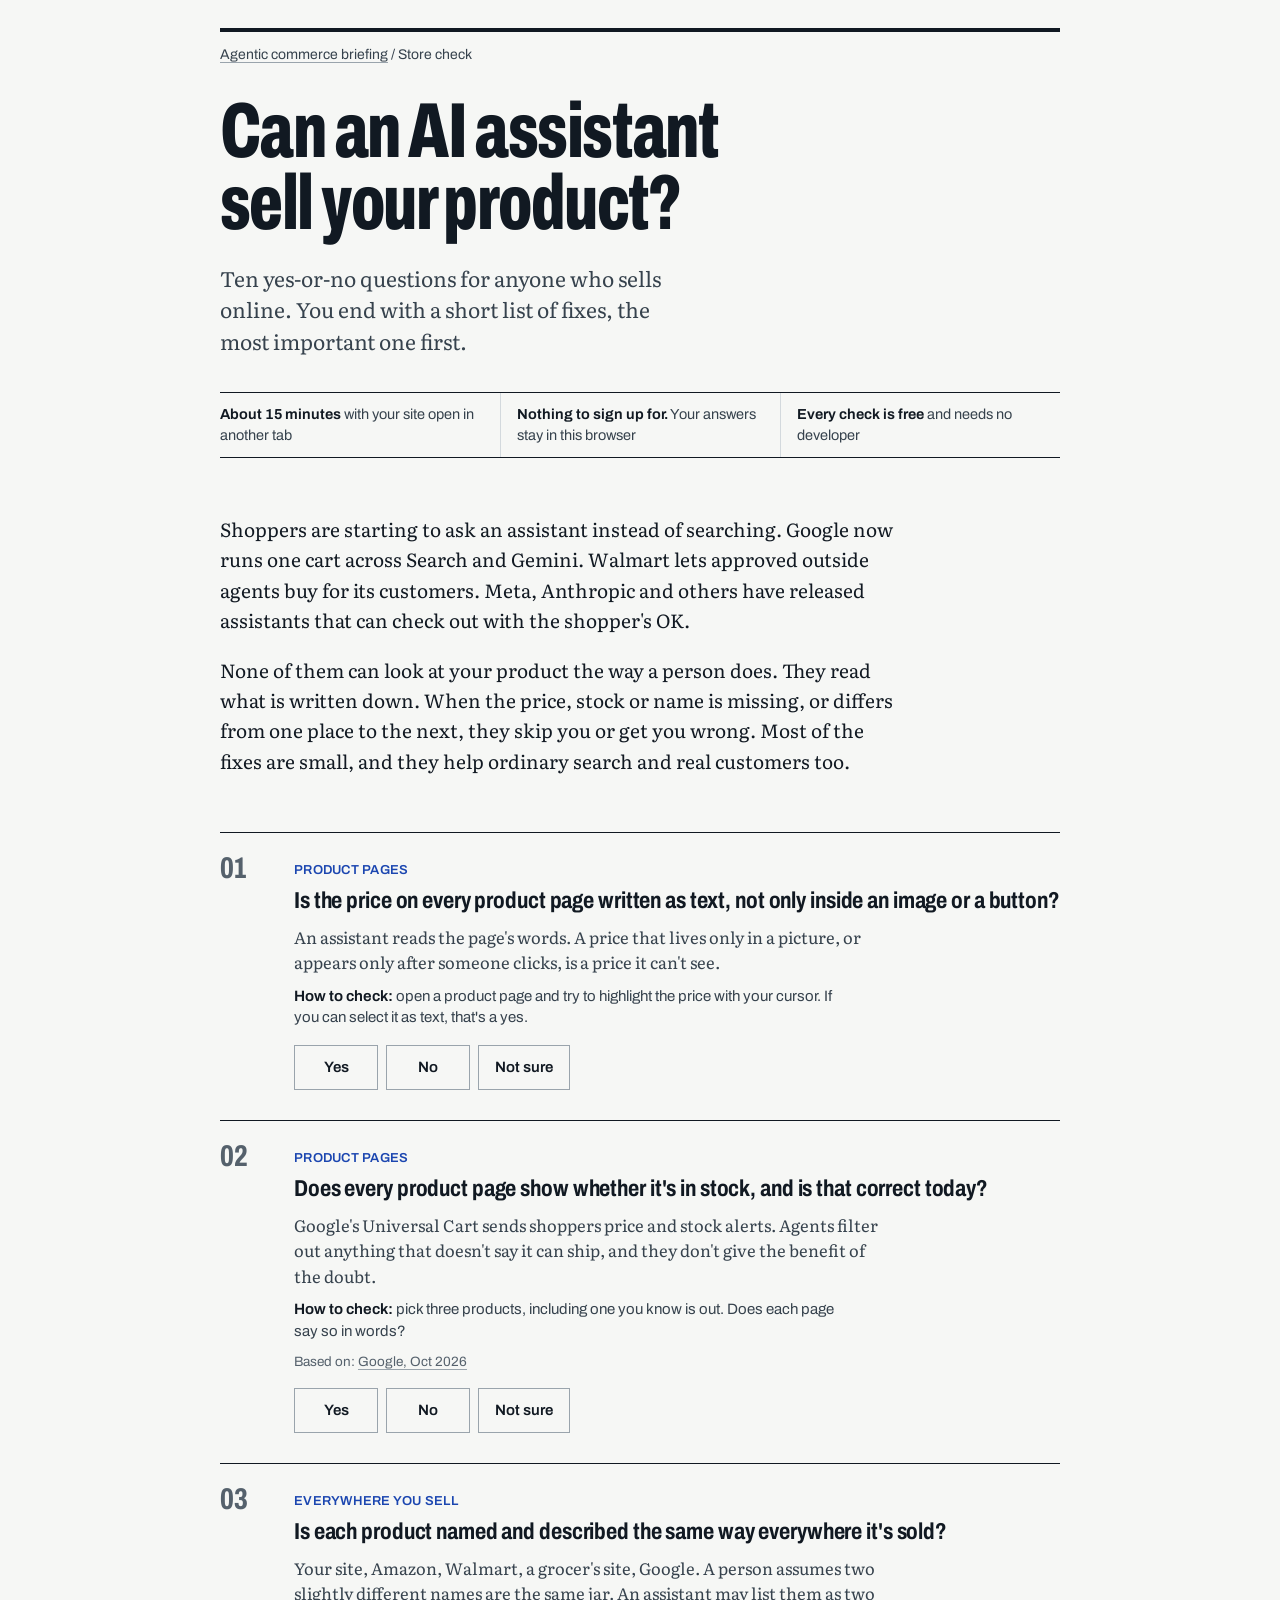
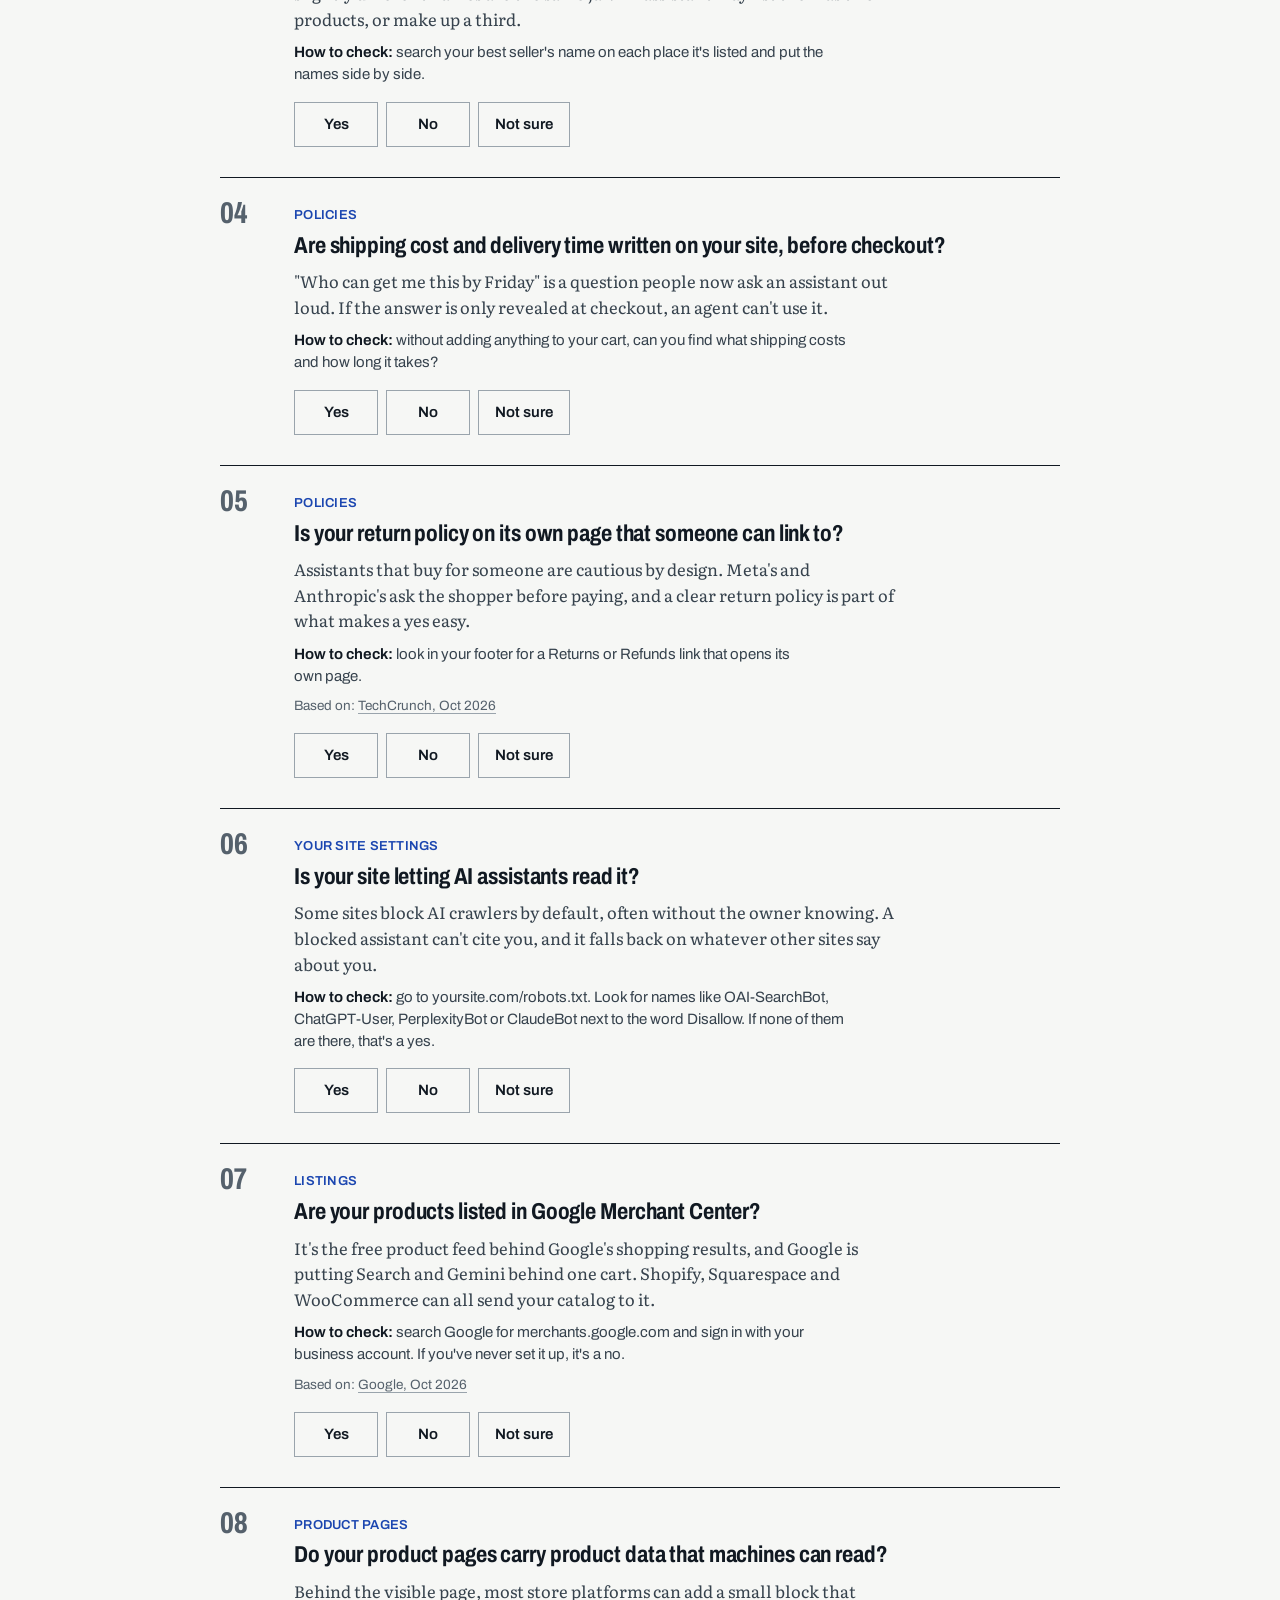
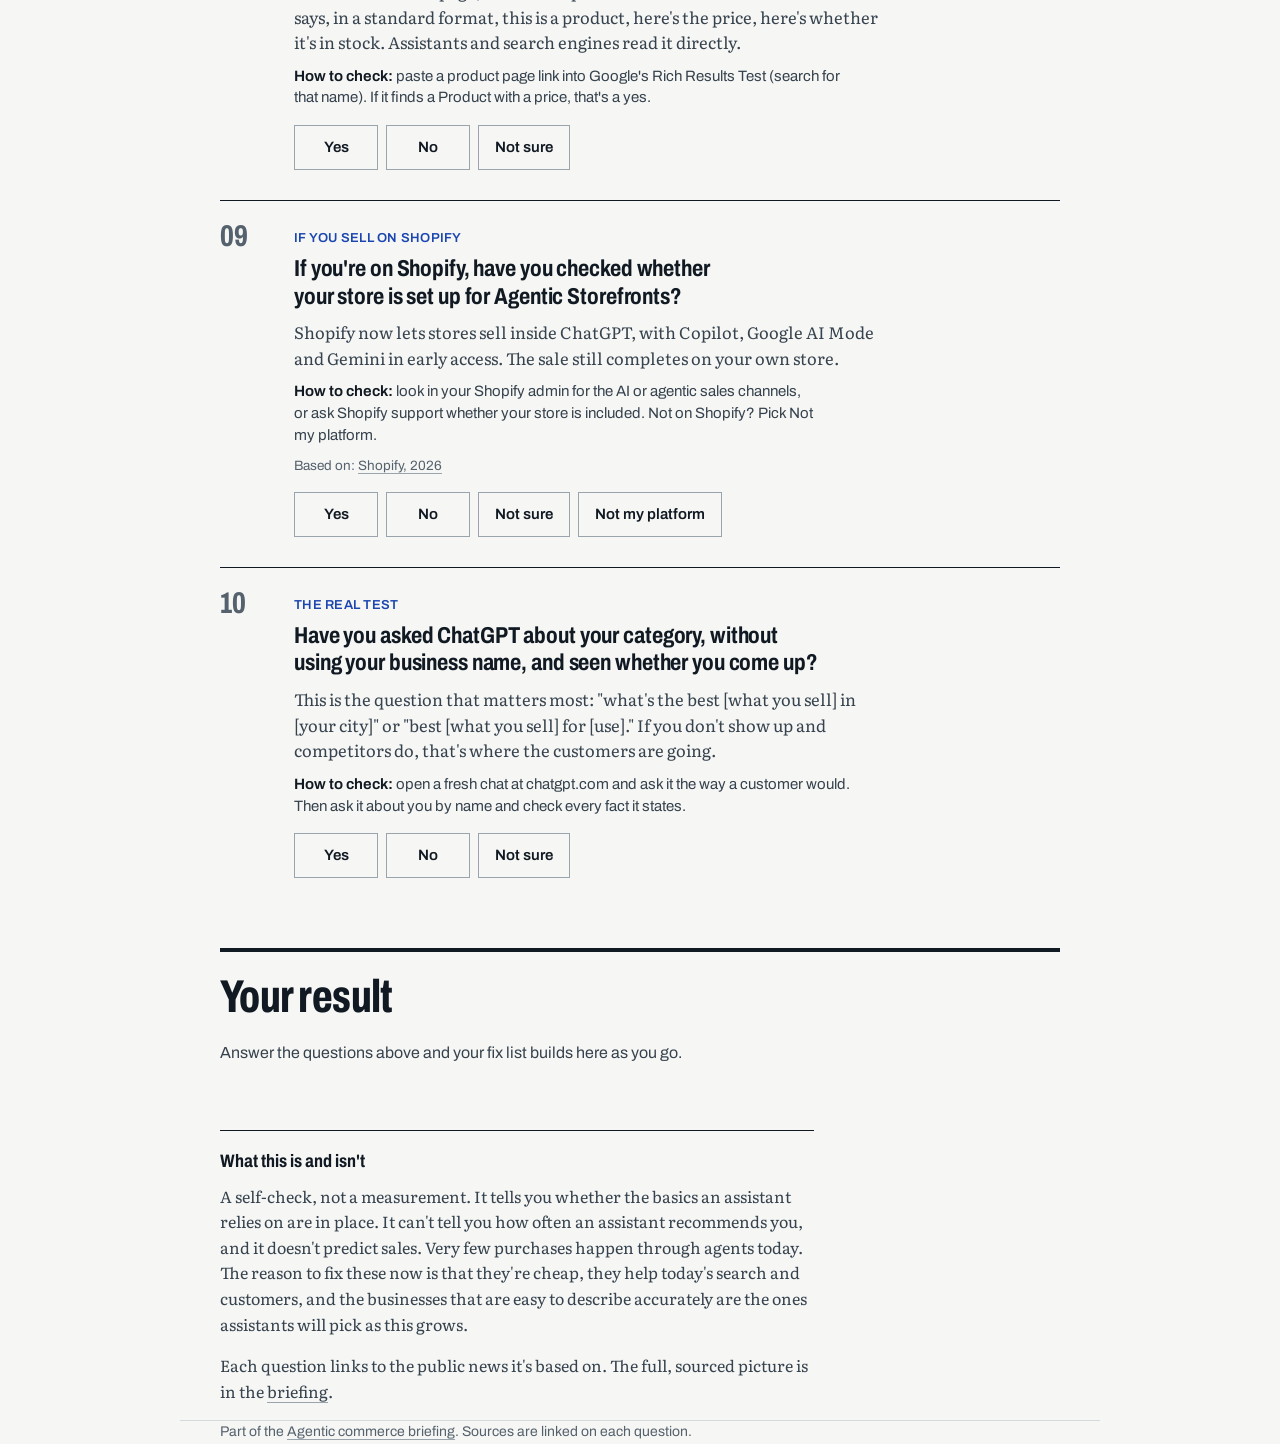
==== check.html @ 46bdcc42 "Add the store check, link previews and a portfolio README - check.html: ten yes-or-no questions for " ====
<!DOCTYPE html>
<html lang="en">
<head>
<meta charset="utf-8">
<meta name="viewport" content="width=device-width, initial-scale=1">
<title>Agent-Ready Store Check</title>
<meta name="description" content="Ten yes-or-no questions, about fifteen minutes. Find out whether an AI shopping assistant can describe and sell your product correctly, and which fix to make first.">
<meta property="og:type" content="website">
<meta property="og:title" content="Can an AI assistant sell your product? A 15-minute check">
<meta property="og:description" content="Ten yes-or-no questions for store owners. You get a short list of fixes, most important first. Free, nothing to sign up for.">
<meta property="og:url" content="https://james-bonaguro.github.io/agentic-commerce-briefing/check.html">
<meta property="og:image" content="https://james-bonaguro.github.io/agentic-commerce-briefing/og-check.png">
<meta property="og:image:width" content="1200">
<meta property="og:image:height" content="630">
<meta name="twitter:card" content="summary_large_image">
<link rel="icon" href="data:image/svg+xml,%3Csvg xmlns='http://www.w3.org/2000/svg' viewBox='0 0 32 32'%3E%3Crect width='32' height='32' fill='%23111922'/%3E%3Cpath d='M8 17l5 5 11-12' stroke='%23F6F7F5' stroke-width='3.5' fill='none'/%3E%3C/svg%3E">
<link rel="stylesheet" href="fonts.css">
<style>

:root{
  --paper:#F6F7F5;--ink:#111922;--ink-2:#36424D;--ink-3:#55616C;--rule:#9AA4AC;--hair:#D3D9DD;
  --fc:#1B46B0;--fc-tint:#DCE3F4;--yes:#1E6B47;--no:#A3361F;
  --f-ui:"Archivo","Arial Narrow","Helvetica Neue",Arial,sans-serif;
  --f-body:"Literata",Georgia,"Times New Roman",serif;
  --maxw:920px;--gut:40px;
}
*{box-sizing:border-box;}
html{scroll-behavior:smooth;-webkit-print-color-adjust:exact;print-color-adjust:exact;}
body{margin:0;background:var(--paper);color:var(--ink);font-family:var(--f-body);font-size:18px;line-height:1.6;-webkit-font-smoothing:antialiased;}
a{color:inherit;text-decoration-color:var(--rule);text-underline-offset:.22em;}
a:hover{text-decoration-color:var(--ink);}
:focus-visible{outline:2px solid var(--ink);outline-offset:3px;}
h1,h2,h3{font-family:var(--f-ui);margin:0;text-wrap:balance;}
p{margin:0 0 1em;text-wrap:pretty;}
.wrap{max-width:var(--maxw);margin:0 auto;padding:0 var(--gut);}
.ui{font-family:var(--f-ui);}

.top{padding-top:28px;}
.top .bar{border-top:4px solid var(--ink);}
.crumb{font-family:var(--f-ui);font-size:14px;color:var(--ink-2);padding-top:12px;}
h1{font-size:clamp(44px,7vw,78px);line-height:.92;font-weight:800;font-stretch:66%;letter-spacing:-.02em;margin-top:30px;}
.sub{font-size:21px;line-height:1.5;color:var(--ink-2);max-width:40ch;margin:22px 0 0;}
.how{display:grid;grid-template-columns:repeat(3,minmax(0,1fr));border-top:1px solid var(--ink);border-bottom:1px solid var(--ink);margin-top:36px;font-family:var(--f-ui);font-size:14.5px;line-height:1.4;color:var(--ink-2);}
.how span{padding:11px 16px 12px 0;}
.how span+span{padding-left:16px;border-left:1px solid var(--hair);}
.how b{color:var(--ink);font-weight:650;}

.why{margin:56px 0 0;max-width:62ch;font-size:19px;}
.why p:last-child{margin:0;}

ol.qs{list-style:none;margin:56px 0 0;padding:0;counter-reset:q;}
.q{border-top:1px solid var(--ink);padding:20px 0 30px;counter-increment:q;display:grid;grid-template-columns:56px minmax(0,1fr);gap:0 18px;}
.q::before{content:counter(q,decimal-leading-zero);font-family:var(--f-ui);font-weight:750;font-stretch:70%;font-size:30px;line-height:1;color:var(--ink-3);}
.q.done::before{color:var(--ink);}
.q h2{font-size:23px;line-height:1.2;font-weight:700;font-stretch:80%;letter-spacing:-.005em;}
.q .tag{display:inline-block;font-family:var(--f-ui);font-size:13px;font-weight:600;color:var(--fc);margin-bottom:6px;letter-spacing:.02em;text-transform:uppercase;}
.q .w{font-size:16.5px;line-height:1.55;color:var(--ink-2);margin:10px 0 0;max-width:60ch;}
.q .chk{font-family:var(--f-ui);font-size:15px;line-height:1.45;color:var(--ink-2);margin:10px 0 0;max-width:62ch;}
.q .chk b{color:var(--ink);font-weight:650;}
.q .src{font-family:var(--f-ui);font-size:13.5px;color:var(--ink-3);margin-top:8px;}
.opts{display:flex;gap:8px;flex-wrap:wrap;margin-top:16px;}
.opts label{position:relative;cursor:pointer;}
.opts input{position:absolute;opacity:0;inset:0;margin:0;cursor:pointer;}
.opts span{display:block;font-family:var(--f-ui);font-size:15px;font-weight:600;padding:9px 16px 10px;border:1px solid var(--rule);background:transparent;color:var(--ink);min-width:84px;text-align:center;transition:background .15s,border-color .15s,color .15s;}
.opts label:hover span{border-color:var(--ink);}
.opts input:focus-visible+span{outline:2px solid var(--ink);outline-offset:2px;}
.opts input[value=yes]:checked+span{background:var(--yes);border-color:var(--yes);color:#fff;}
.opts input[value=no]:checked+span{background:var(--no);border-color:var(--no);color:#fff;}
.opts input[value=unsure]:checked+span,.opts input[value=na]:checked+span{background:var(--ink-2);border-color:var(--ink-2);color:#fff;}

.result{border-top:4px solid var(--ink);margin-top:40px;padding-top:22px;}
.result h2{font-size:clamp(32px,4.4vw,46px);line-height:1;font-weight:750;font-stretch:70%;letter-spacing:-.012em;}
.score{display:flex;align-items:baseline;gap:18px;flex-wrap:wrap;margin-top:22px;}
.score .n{font-family:var(--f-ui);font-size:84px;line-height:.85;font-weight:800;font-stretch:66%;font-variant-numeric:tabular-nums;}
.score .of{font-family:var(--f-ui);font-size:17px;color:var(--ink-2);max-width:40ch;line-height:1.4;}
.meter{display:grid;grid-template-columns:repeat(10,1fr);gap:4px;margin-top:20px;}
.meter i{height:10px;background:var(--hair);}
.meter i.yes{background:var(--yes);}
.meter i.no{background:var(--no);}
.meter i.unsure{background:var(--ink-3);}
.first{margin-top:34px;border:2px solid var(--ink);padding:20px 22px 22px;background:#fff;}
.first .lbl{font-family:var(--f-ui);font-size:13px;font-weight:700;letter-spacing:.06em;text-transform:uppercase;color:var(--no);}
.first h3{font-size:24px;line-height:1.2;font-weight:700;font-stretch:80%;margin-top:6px;}
.first p{margin:10px 0 0;font-size:17px;}
.fixes{margin:30px 0 0;padding:0;list-style:none;border-top:1px solid var(--hair);}
.fixes li{display:grid;grid-template-columns:minmax(0,1fr);padding:14px 0 15px;border-bottom:1px solid var(--hair);}
.fixes b{font-family:var(--f-ui);font-weight:650;font-size:16.5px;}
.fixes span{font-size:16px;color:var(--ink-2);margin-top:2px;}
.fixes .u b::before{content:"Not sure yet. Check this first";display:block;font-weight:600;color:var(--ink-3);font-size:12.5px;letter-spacing:.05em;text-transform:uppercase;margin-bottom:2px;}
.empty{font-family:var(--f-ui);font-size:16px;color:var(--ink-2);margin-top:20px;}
.watch{margin-top:34px;font-size:16.5px;color:var(--ink-2);max-width:62ch;border-left:3px solid var(--fc);padding-left:16px;}
.watch b{color:var(--ink);font-family:var(--f-ui);}
.actions{display:flex;gap:10px;flex-wrap:wrap;margin-top:30px;}
button{font-family:var(--f-ui);font-size:15px;font-weight:650;padding:11px 18px 12px;border:1px solid var(--ink);background:var(--ink);color:var(--paper);cursor:pointer;}
button.ghost{background:transparent;color:var(--ink);}
button:hover{opacity:.88;}
.copied{font-family:var(--f-ui);font-size:14px;color:var(--yes);align-self:center;min-height:1em;}

.honest{margin-top:64px;border-top:1px solid var(--ink);padding-top:16px;font-size:16px;color:var(--ink-2);max-width:66ch;}
.honest h3{font-size:18px;font-weight:700;font-stretch:80%;color:var(--ink);margin-bottom:8px;}
footer{margin:56px 0 64px;font-family:var(--f-ui);font-size:14px;color:var(--ink-3);border-top:1px solid var(--hair);padding-top:14px;}

@media (max-width:640px){
  :root{--gut:16px;}
  body{font-size:17px;}
  .sub{font-size:19px;}
  .how{grid-template-columns:1fr;}
  .how span+span{padding-left:0;border-left:0;border-top:1px solid var(--hair);}
  .q{grid-template-columns:1fr;}
  .q::before{font-size:22px;margin-bottom:8px;}
  .opts span{min-width:0;padding:9px 13px 10px;}
  .score .n{font-size:68px;}
}
@media print{
  .opts label:not(:has(input:checked)){display:none;}
  .actions,.crumb{display:none;}
  .q{break-inside:avoid;padding:10px 0 14px;}
  .result{break-before:page;}
}
</style>
</head>
<body>

<header class="top wrap">
  <div class="bar"></div>
  <div class="crumb"><a href="./">Agentic commerce briefing</a> / Store check</div>
  <h1>Can an AI assistant sell your product?</h1>
  <p class="sub">Ten yes-or-no questions for anyone who sells online. You end with a short list of fixes, the most important one first.</p>
  <div class="how">
    <span><b>About 15 minutes</b> with your site open in another tab</span>
    <span><b>Nothing to sign up for.</b> Your answers stay in this browser</span>
    <span><b>Every check is free</b> and needs no developer</span>
  </div>
</header>

<main class="wrap">
  <div class="why">
    <p>Shoppers are starting to ask an assistant instead of searching. Google now runs one cart across Search and Gemini. Walmart lets approved outside agents buy for its customers. Meta, Anthropic and others have released assistants that can check out with the shopper's OK.</p>
    <p>None of them can look at your product the way a person does. They read what is written down. When the price, stock or name is missing, or differs from one place to the next, they skip you or get you wrong. Most of the fixes are small, and they help ordinary search and real customers too.</p>
  </div>

  <ol class="qs" id="qs"></ol>

  <section class="result" id="result" aria-live="polite"></section>

  <div class="honest">
    <h3>What this is and isn't</h3>
    <p>A self-check, not a measurement. It tells you whether the basics an assistant relies on are in place. It can't tell you how often an assistant recommends you, and it doesn't predict sales. Very few purchases happen through agents today. The reason to fix these now is that they're cheap, they help today's search and customers, and the businesses that are easy to describe accurately are the ones assistants will pick as this grows.</p>
    <p>Each question links to the public news it's based on. The full, sourced picture is in the <a href="./#moving">briefing</a>.</p>
  </div>
</main>

<footer class="wrap">Part of the <a href="./">Agentic commerce briefing</a>. Sources are linked on each question.</footer>

<script>
/* Each question: what to check, why it matters, and the one-line fix if the answer is no.
   rank: lower = fix sooner. Keep every "why" tied to something public and sourced. */
const Q = [
  { id:"price", rank:1, tag:"Product pages",
    q:"Is the price on every product page written as text, not only inside an image or a button?",
    why:"An assistant reads the page's words. A price that lives only in a picture, or appears only after someone clicks, is a price it can't see.",
    check:"<b>How to check:</b> open a product page and try to highlight the price with your cursor. If you can select it as text, that's a yes.",
    fix:"Put the price in plain text on every product page.", fixWhy:"Without a readable price, an assistant can't quote you or compare you." },
  { id:"stock", rank:2, tag:"Product pages",
    q:"Does every product page show whether it's in stock, and is that correct today?",
    why:"Google's Universal Cart sends shoppers price and stock alerts. Agents filter out anything that doesn't say it can ship, and they don't give the benefit of the doubt.",
    src:{t:"Google, Oct 2026", u:"https://blog.google/products-and-platforms/products/shopping/universal-cart-launch/"},
    check:"<b>How to check:</b> pick three products, including one you know is out. Does each page say so in words?",
    fix:"Show in-stock or out-of-stock in words on every product page, and keep it current.", fixWhy:"Wrong or missing stock is the fastest way to be filtered out." },
  { id:"names", rank:3, tag:"Everywhere you sell",
    q:"Is each product named and described the same way everywhere it's sold?",
    why:"Your site, Amazon, Walmart, a grocer's site, Google. A person assumes two slightly different names are the same jar. An assistant may list them as two products, or make up a third.",
    check:"<b>How to check:</b> search your best seller's name on each place it's listed and put the names side by side.",
    fix:"Pick one name and one short description per product, and use them everywhere.", fixWhy:"One mismatch can be enough for an assistant to list the wrong lineup." },
  { id:"ship", rank:4, tag:"Policies",
    q:"Are shipping cost and delivery time written on your site, before checkout?",
    why:"\"Who can get me this by Friday\" is a question people now ask an assistant out loud. If the answer is only revealed at checkout, an agent can't use it.",
    check:"<b>How to check:</b> without adding anything to your cart, can you find what shipping costs and how long it takes?",
    fix:"Add a plain shipping line: cost, free-shipping threshold if any, and typical delivery days.", fixWhy:"Agents compare on delivery. Silence reads as slow." },
  { id:"returns", rank:6, tag:"Policies",
    q:"Is your return policy on its own page that someone can link to?",
    why:"Assistants that buy for someone are cautious by design. Meta's and Anthropic's ask the shopper before paying, and a clear return policy is part of what makes a yes easy.",
    src:{t:"TechCrunch, Oct 2026", u:"https://techcrunch.com/2026/10/22/claude-duet-app-is-anthropics-bet-on-agents/"},
    check:"<b>How to check:</b> look in your footer for a Returns or Refunds link that opens its own page.",
    fix:"Give your return policy its own page, linked from the footer.", fixWhy:"It's a short page and it removes a reason to hesitate." },
  { id:"robots", rank:5, tag:"Your site settings",
    q:"Is your site letting AI assistants read it?",
    why:"Some sites block AI crawlers by default, often without the owner knowing. A blocked assistant can't cite you, and it falls back on whatever other sites say about you.",
    check:"<b>How to check:</b> go to yoursite.com/robots.txt. Look for names like OAI-SearchBot, ChatGPT-User, PerplexityBot or ClaudeBot next to the word Disallow. If none of them are there, that's a yes.",
    fix:"Ask whoever runs your site whether blocking AI assistants was a deliberate choice. If it wasn't, remove the block.", fixWhy:"You can't be recommended by something you've locked out." },
  { id:"google", rank:7, tag:"Listings",
    q:"Are your products listed in Google Merchant Center?",
    why:"It's the free product feed behind Google's shopping results, and Google is putting Search and Gemini behind one cart. Shopify, Squarespace and WooCommerce can all send your catalog to it.",
    src:{t:"Google, Oct 2026", u:"https://blog.google/products-and-platforms/products/shopping/universal-cart-launch/"},
    check:"<b>How to check:</b> search Google for merchants.google.com and sign in with your business account. If you've never set it up, it's a no.",
    fix:"Connect your store to Google Merchant Center. It's free and most store platforms do it in a few clicks.", fixWhy:"It's the most direct route into Google's shopping results." },
  { id:"schema", rank:8, tag:"Product pages",
    q:"Do your product pages carry product data that machines can read?",
    why:"Behind the visible page, most store platforms can add a small block that says, in a standard format, this is a product, here's the price, here's whether it's in stock. Assistants and search engines read it directly.",
    check:"<b>How to check:</b> paste a product page link into Google's Rich Results Test (search for that name). If it finds a Product with a price, that's a yes.",
    fix:"Turn on or repair your product's structured data. Most current store themes include it.", fixWhy:"It's how a machine is sure the price it read is the price." },
  { id:"shopify", rank:9, tag:"If you sell on Shopify", na:true,
    q:"If you're on Shopify, have you checked whether your store is set up for Agentic Storefronts?",
    why:"Shopify now lets stores sell inside ChatGPT, with Copilot, Google AI Mode and Gemini in early access. The sale still completes on your own store.",
    src:{t:"Shopify, 2026", u:"https://www.shopify.com/news/agentic-commerce-momentum"},
    check:"<b>How to check:</b> look in your Shopify admin for the AI or agentic sales channels, or ask Shopify support whether your store is included. Not on Shopify? Pick Not my platform.",
    fix:"Check whether your Shopify store is eligible for Agentic Storefronts, and turn it on if it is.", fixWhy:"It's a route into AI chats with nothing to build." },
  { id:"ask", rank:10, tag:"The real test",
    q:"Have you asked ChatGPT about your category, without using your business name, and seen whether you come up?",
    why:"This is the question that matters most: \"what's the best [what you sell] in [your city]\" or \"best [what you sell] for [use].\" If you don't show up and competitors do, that's where the customers are going.",
    check:"<b>How to check:</b> open a fresh chat at chatgpt.com and ask it the way a customer would. Then ask it about you by name and check every fact it states.",
    fix:"Ask an assistant about your category and about you by name. Write down who it names and anything it gets wrong.", fixWhy:"Ten minutes, and it shows you exactly where you stand." }
];

const STORE = "agent-ready-check-v1";
let A = {};
try{ A = JSON.parse(localStorage.getItem(STORE)||"{}")||{}; }catch(e){ A = {}; }
const save = ()=>{ try{ localStorage.setItem(STORE, JSON.stringify(A)); }catch(e){} };
const esc = s=>String(s).replace(/[&<>"]/g,c=>({"&":"&amp;","<":"&lt;",">":"&gt;",'"':"&quot;"}[c]));

document.getElementById("qs").innerHTML = Q.map(x=>{
  const opts = [["yes","Yes"],["no","No"],["unsure","Not sure"]].concat(x.na?[["na","Not my platform"]]:[]);
  return `<li class="q" id="q-${x.id}">
    <div>
      <div class="tag">${x.tag}</div>
      <h2 id="h-${x.id}">${x.q}</h2>
      <p class="w">${x.why}</p>
      <p class="chk">${x.check}</p>
      ${x.src?`<div class="src">Based on: <a href="${x.src.u}" target="_blank" rel="noopener">${x.src.t}</a></div>`:""}
      <div class="opts" role="radiogroup" aria-labelledby="h-${x.id}">
        ${opts.map(([v,l])=>`<label><input type="radio" name="${x.id}" value="${v}"${A[x.id]===v?" checked":""}><span>${l}</span></label>`).join("")}
      </div>
    </div>
  </li>`;
}).join("");

document.getElementById("qs").addEventListener("change", e=>{
  if(e.target.name){ A[e.target.name]=e.target.value; save(); render(); }
});

function render(){
  Q.forEach(x=>document.getElementById("q-"+x.id).classList.toggle("done", !!A[x.id]));
  const scored = Q.filter(x=>A[x.id]!=="na");
  const answered = Q.filter(x=>A[x.id]).length;
  const yes = scored.filter(x=>A[x.id]==="yes").length;
  const todo = scored.filter(x=>A[x.id]==="no"||A[x.id]==="unsure").sort((a,b)=>(A[a.id]==="no"?0:1)-(A[b.id]==="no"?0:1)||a.rank-b.rank);
  const R = document.getElementById("result");

  if(!answered){
    R.innerHTML = `<h2>Your result</h2><p class="empty">Answer the questions above and your fix list builds here as you go.</p>`;
    return;
  }
  const first = todo[0];
  const meter = Q.map(x=>`<i class="${A[x.id]&&A[x.id]!=="na"?A[x.id]:""}"></i>`).join("");
  const left = Q.length-answered;
  R.innerHTML = `
    <h2>Your result</h2>
    <div class="score"><span class="n">${yes}/${scored.length}</span>
      <span class="of">basics in place${left?`, with ${left} question${left>1?"s":""} still to answer`:""}.
      Not sure counts as a no until you've checked.</span></div>
    <div class="meter" aria-hidden="true">${meter}</div>
    ${first?`
      <div class="first"><div class="lbl">Do this first</div>
        <h3>${esc(first.fix)}</h3><p>${esc(first.fixWhy)}</p></div>
      ${todo.length>1?`<ul class="fixes">${todo.slice(1).map(x=>`<li class="${A[x.id]==="unsure"?"u":""}"><b>${esc(x.fix)}</b><span>${esc(x.fixWhy)}</span></li>`).join("")}</ul>`:""}`
    : `<div class="first"><div class="lbl" style="color:var(--yes)">Nothing to fix on this list</div>
        <h3>The basics are in place.</h3><p>Re-run question 10 every month or two. What assistants say about you changes as they pull from new sources.</p></div>`}
    <p class="watch"><b>Not yet, but watch:</b> Meta and Sierra have published a draft standard, backed by OpenAI, Visa, Shopify, Walmart and others, where a business puts one small file on its site telling agents how they may act for a customer. There's nothing to do while it's a draft. <a href="https://sierra.ai/blog/poppy" target="_blank" rel="noopener">Sierra, Oct 2026</a></p>
    <div class="actions">
      <button type="button" id="copy">Copy my fix list</button>
      <button type="button" class="ghost" id="print">Print or save as PDF</button>
      <button type="button" class="ghost" id="reset">Start over</button>
      <span class="copied" id="copied" role="status"></span>
    </div>`;

  document.getElementById("copy").onclick = ()=>{
    const lines = [`Agent-ready store check: ${yes}/${scored.length} basics in place.`, ""];
    if(todo.length){ lines.push("Fixes, most important first:"); todo.forEach((x,i)=>lines.push(`${i+1}. ${x.fix}${A[x.id]==="unsure"?" (not sure yet, check first)":""}`)); }
    else lines.push("No fixes on the list.");
    lines.push("", location.href.split("#")[0]);
    const txt = lines.join("\n"), msg = document.getElementById("copied");
    const ok = ()=>{ msg.textContent="Copied"; setTimeout(()=>msg.textContent="",2200); };
    if(navigator.clipboard&&navigator.clipboard.writeText){ navigator.clipboard.writeText(txt).then(ok,()=>fallback(txt,ok)); } else fallback(txt,ok);
  };
  document.getElementById("print").onclick = ()=>window.print();
  document.getElementById("reset").onclick = ()=>{
    A={}; save(); document.querySelectorAll(".opts input").forEach(i=>i.checked=false); render();
    document.getElementById("qs").scrollIntoView({behavior:"smooth"});
  };
}
function fallback(t,ok){
  const ta=document.createElement("textarea"); ta.value=t; ta.style.position="fixed"; ta.style.opacity="0";
  document.body.appendChild(ta); ta.select(); try{ document.execCommand("copy"); ok(); }catch(e){} ta.remove();
}
render();
</script>
</body>
</html>
---- fonts.css ----
@font-face{font-family:"Archivo";src:url([data-uri]) format("woff2");font-weight:400 800;font-stretch:62% 100%;font-display:swap;}
@font-face{font-family:"Literata";src:url([data-uri]) format("woff2");font-weight:400 700;font-display:swap;}
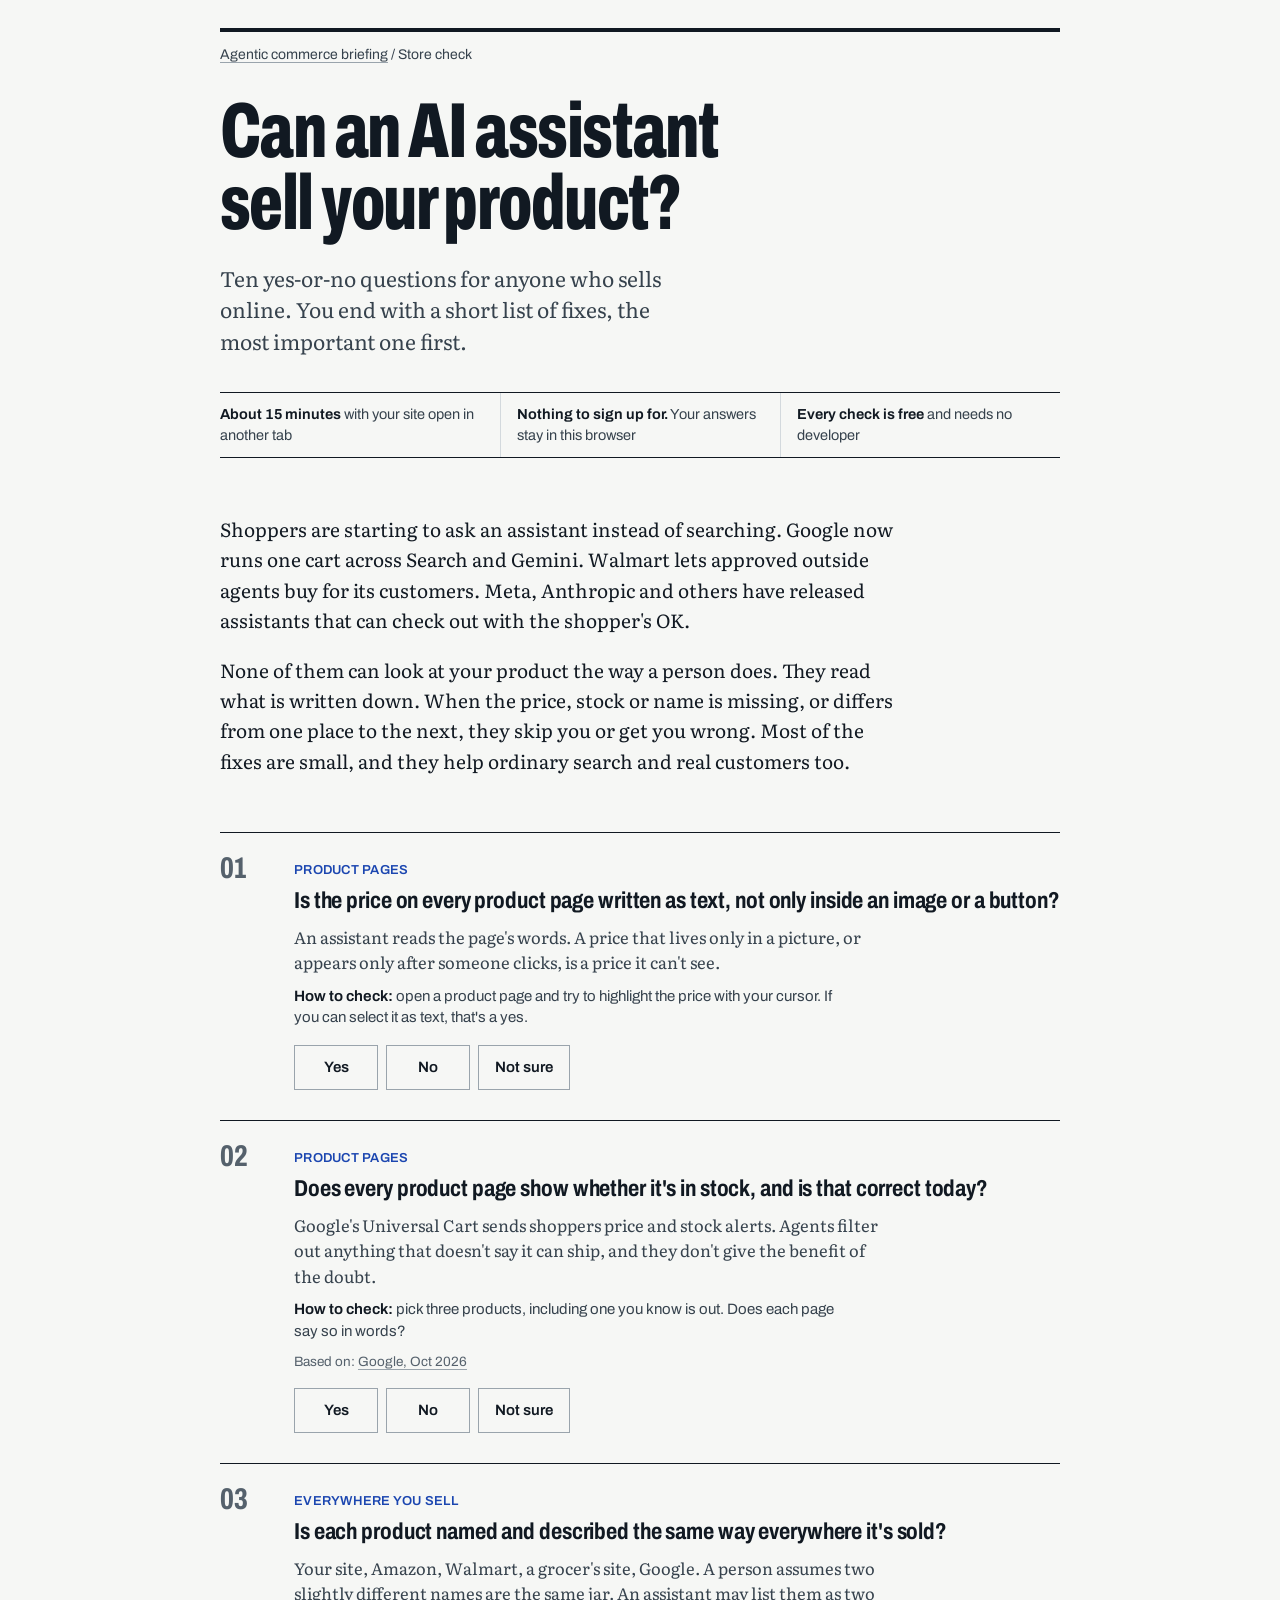
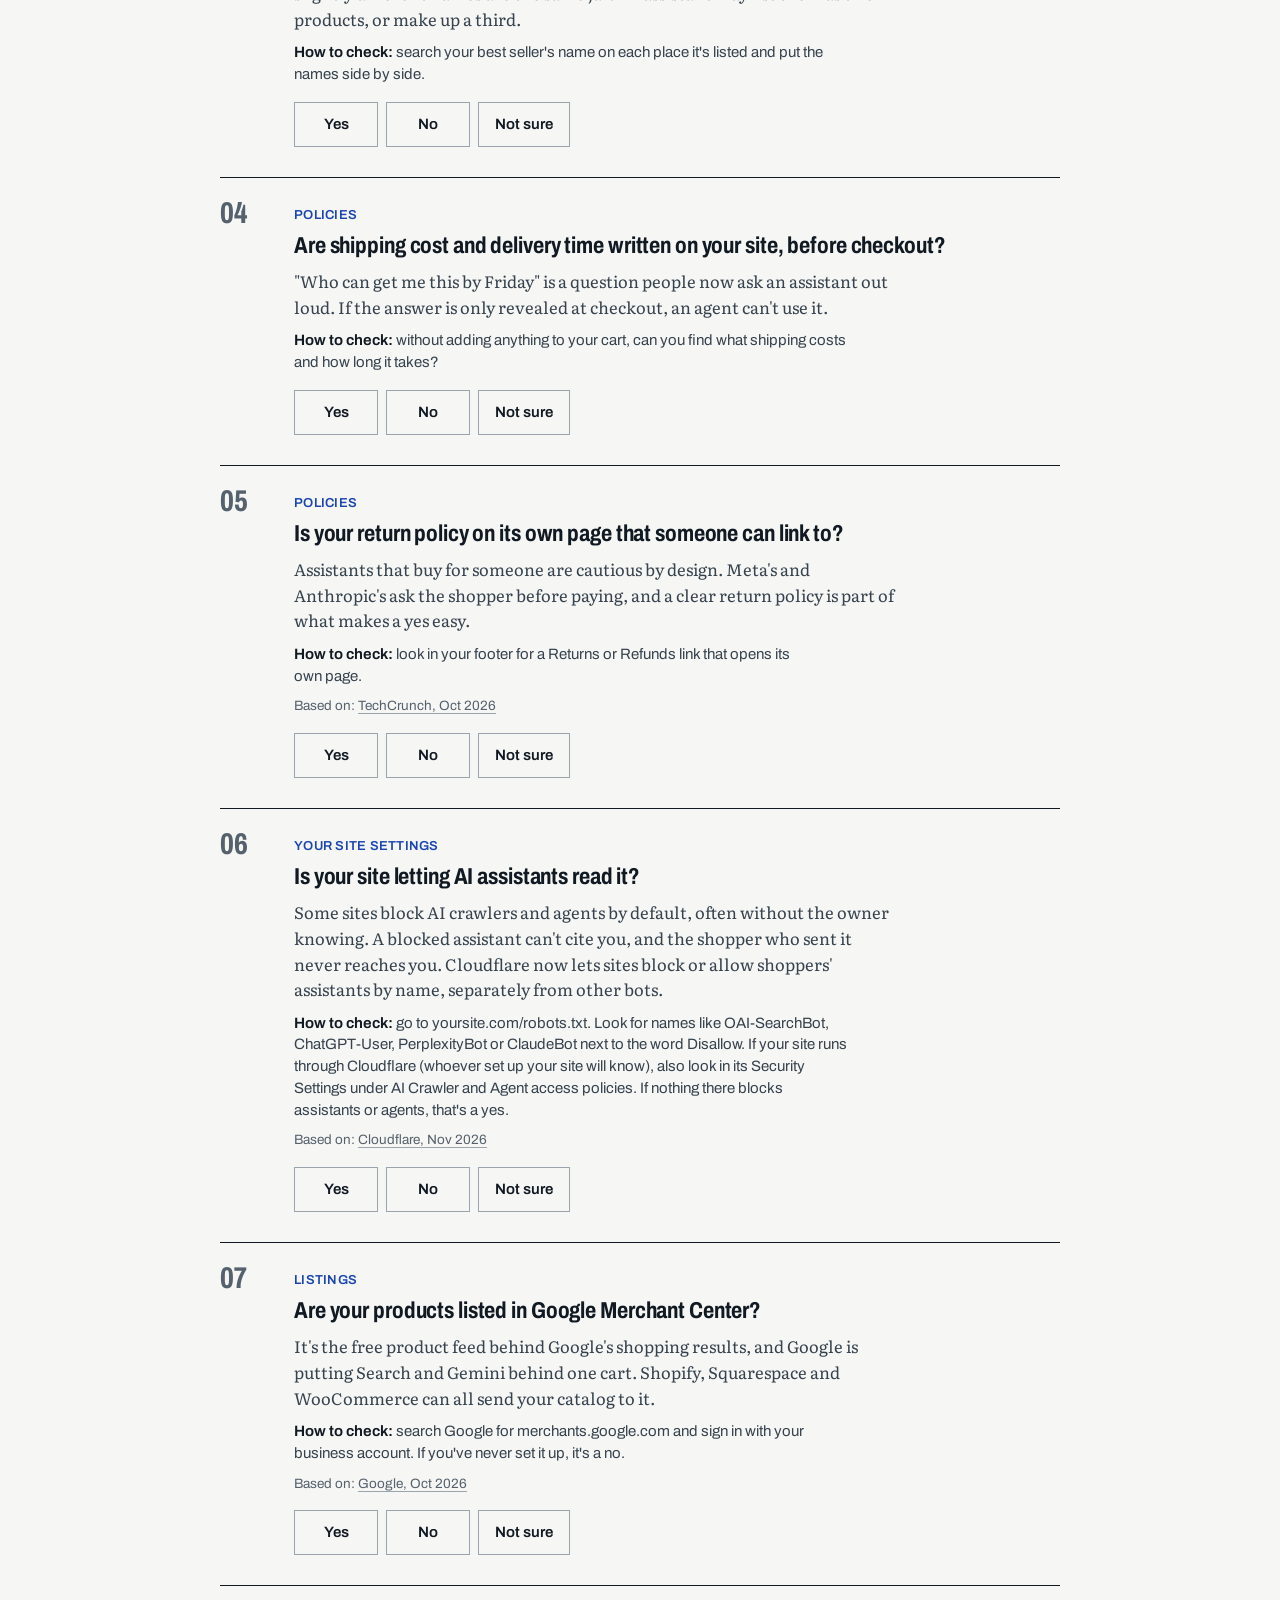
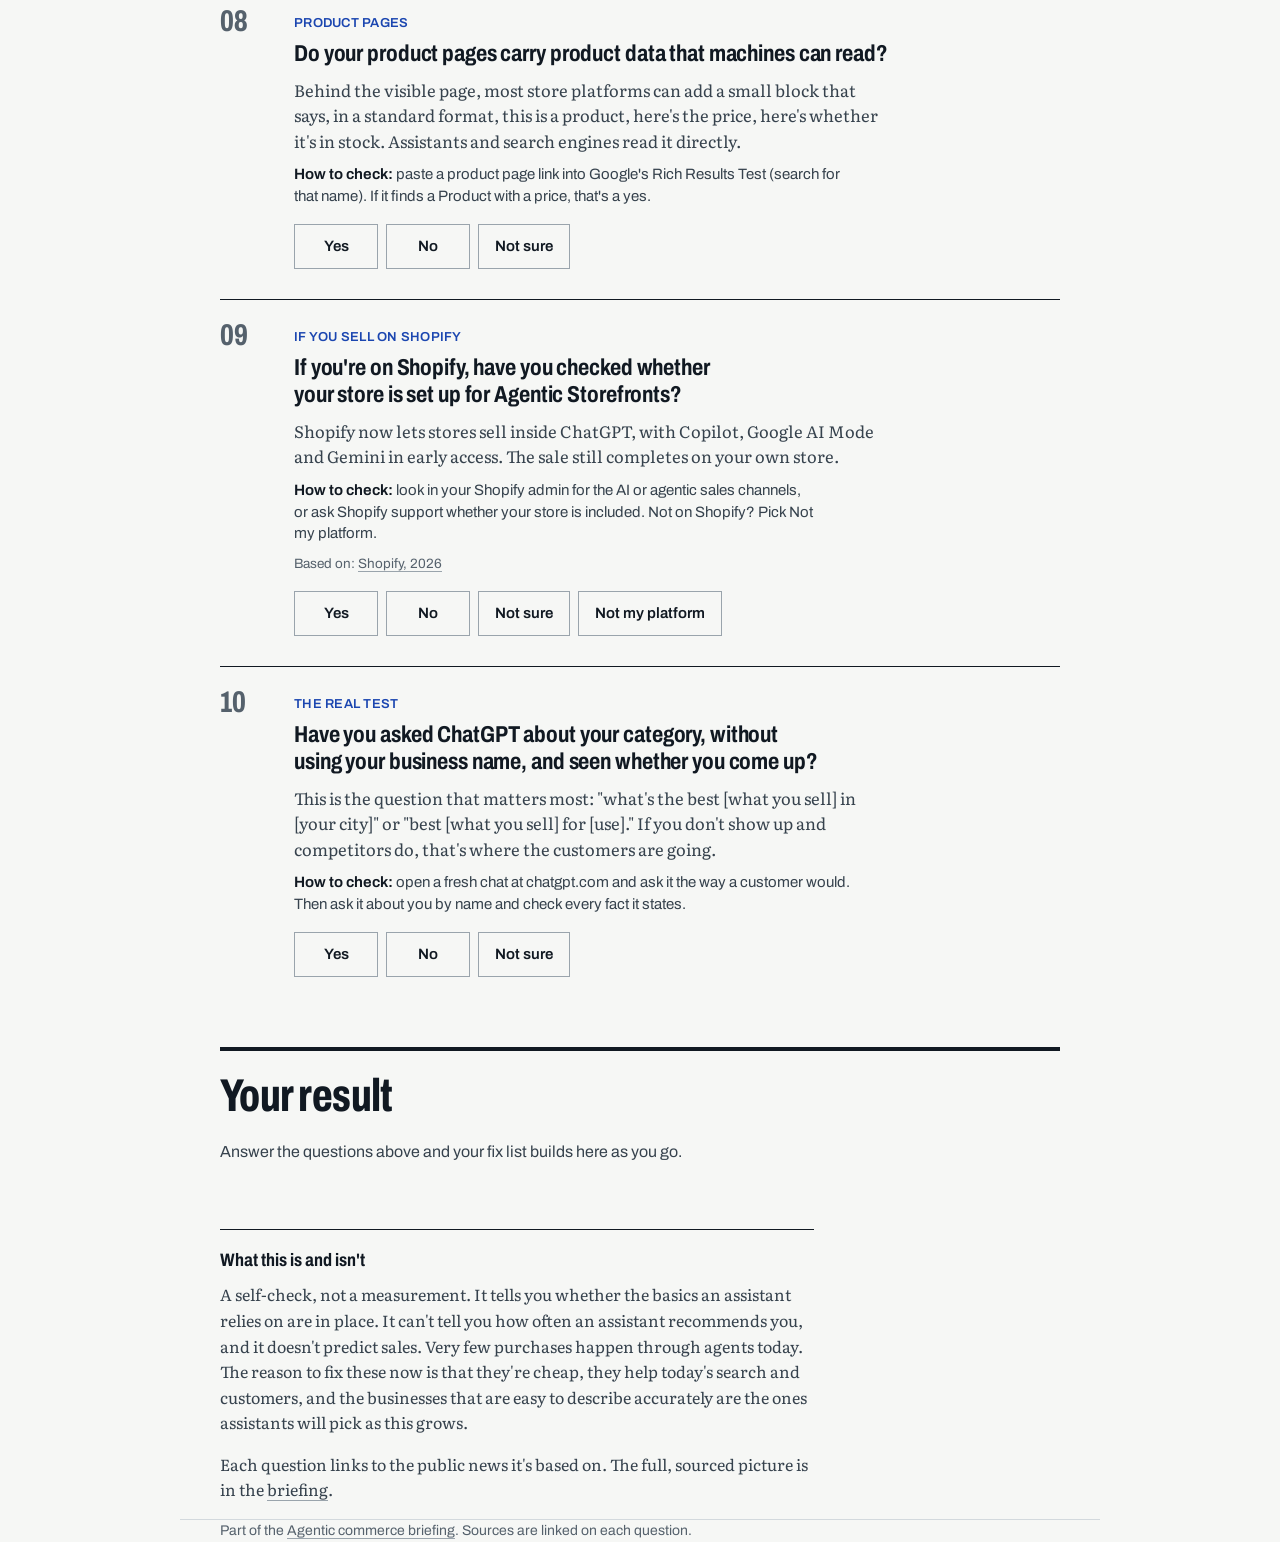
==== commit 8bd116c9: "Add Cloudflare's personal-agent controls and agent traffic data - What's moving: Cloudflare lets sit" ====
--- a/check.html
+++ b/check.html
@@ -185,9 +185,10 @@
     fix:"Give your return policy its own page, linked from the footer.", fixWhy:"It's a short page and it removes a reason to hesitate." },
   { id:"robots", rank:5, tag:"Your site settings",
     q:"Is your site letting AI assistants read it?",
-    why:"Some sites block AI crawlers by default, often without the owner knowing. A blocked assistant can't cite you, and it falls back on whatever other sites say about you.",
-    check:"<b>How to check:</b> go to yoursite.com/robots.txt. Look for names like OAI-SearchBot, ChatGPT-User, PerplexityBot or ClaudeBot next to the word Disallow. If none of them are there, that's a yes.",
-    fix:"Ask whoever runs your site whether blocking AI assistants was a deliberate choice. If it wasn't, remove the block.", fixWhy:"You can't be recommended by something you've locked out." },
+    why:"Some sites block AI crawlers and agents by default, often without the owner knowing. A blocked assistant can't cite you, and the shopper who sent it never reaches you. Cloudflare now lets sites block or allow shoppers' assistants by name, separately from other bots.",
+    src:{t:"Cloudflare, Nov 2026", u:"https://blog.cloudflare.com/personal-agents-visibility-control/"},
+    check:"<b>How to check:</b> go to yoursite.com/robots.txt. Look for names like OAI-SearchBot, ChatGPT-User, PerplexityBot or ClaudeBot next to the word Disallow. If your site runs through Cloudflare (whoever set up your site will know), also look in its Security Settings under AI Crawler and Agent access policies. If nothing there blocks assistants or agents, that's a yes.",
+    fix:"Ask whoever runs your site whether blocking AI assistants, in robots.txt or in Cloudflare's agent settings, was a deliberate choice. If it wasn't, remove the block.", fixWhy:"You can't be recommended by something you've locked out." },
   { id:"google", rank:7, tag:"Listings",
     q:"Are your products listed in Google Merchant Center?",
     why:"It's the free product feed behind Google's shopping results, and Google is putting Search and Gemini behind one cart. Shopify, Squarespace and WooCommerce can all send your catalog to it.",
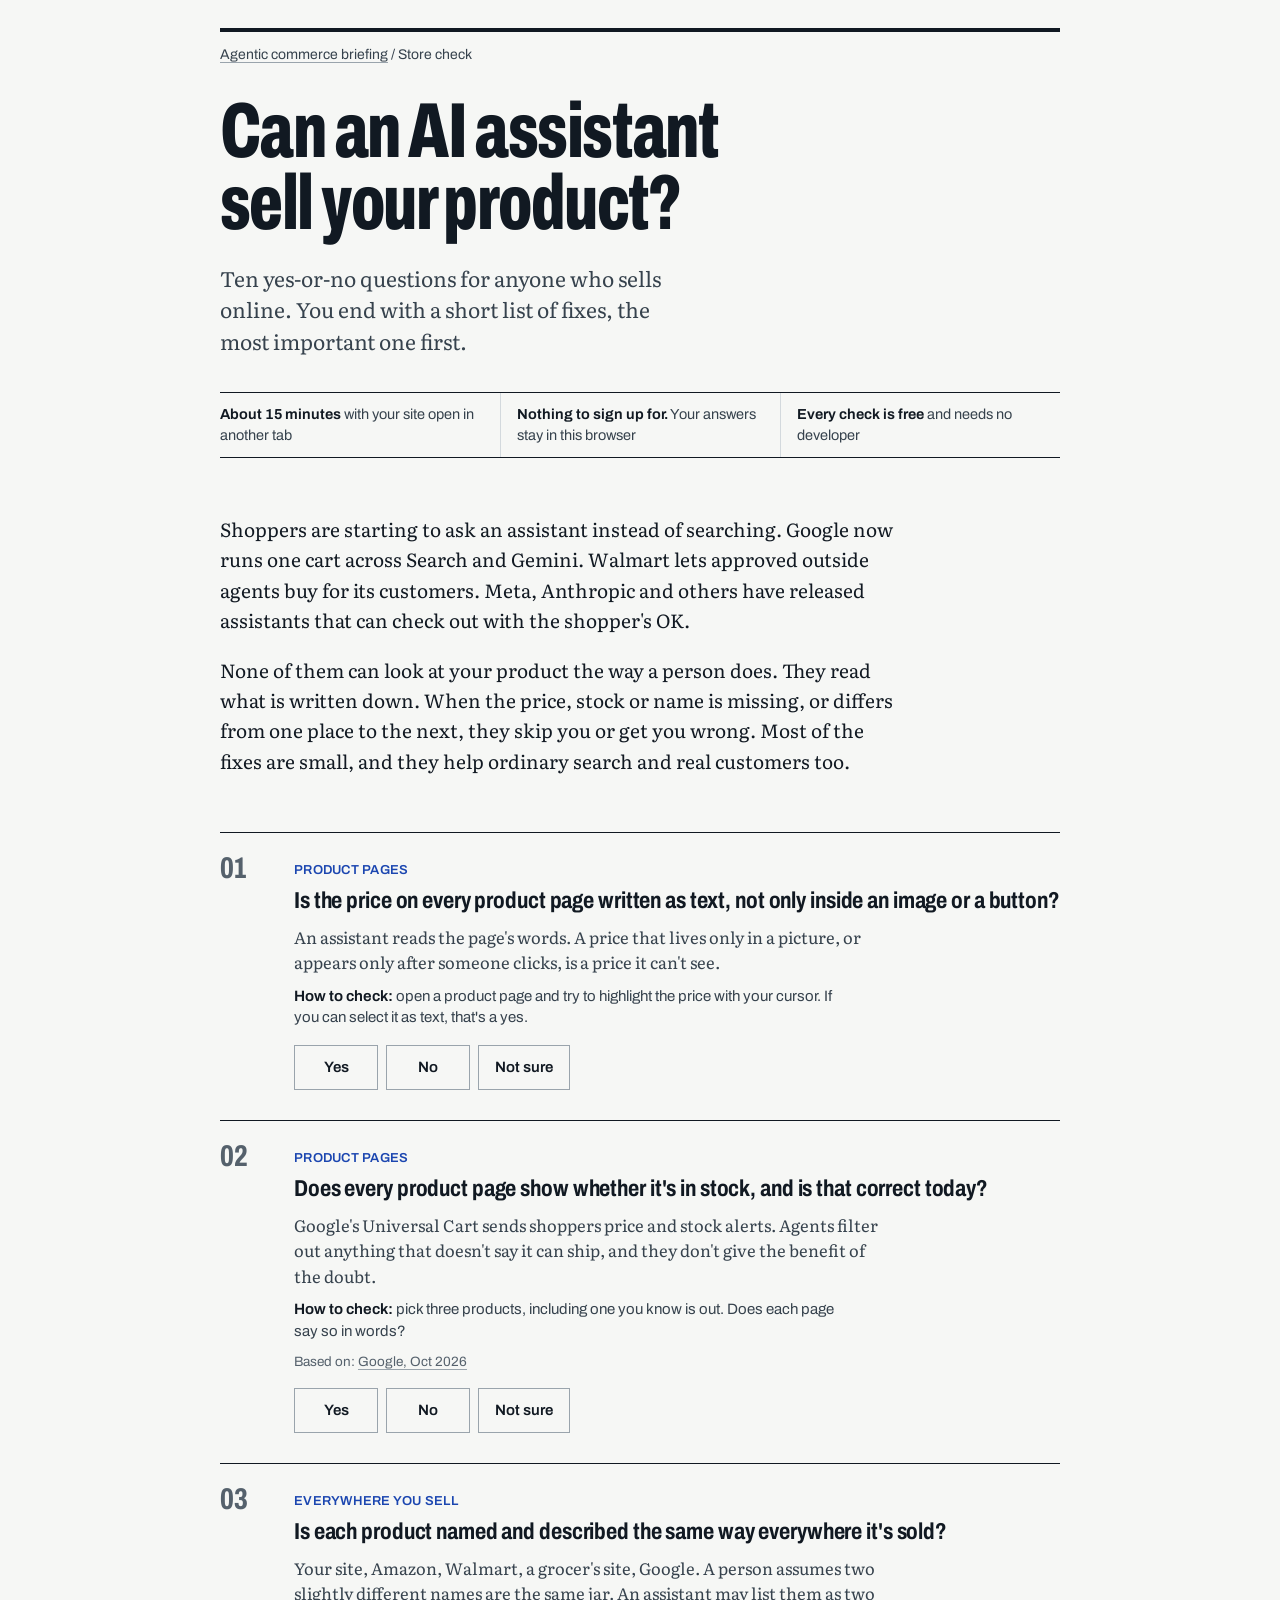
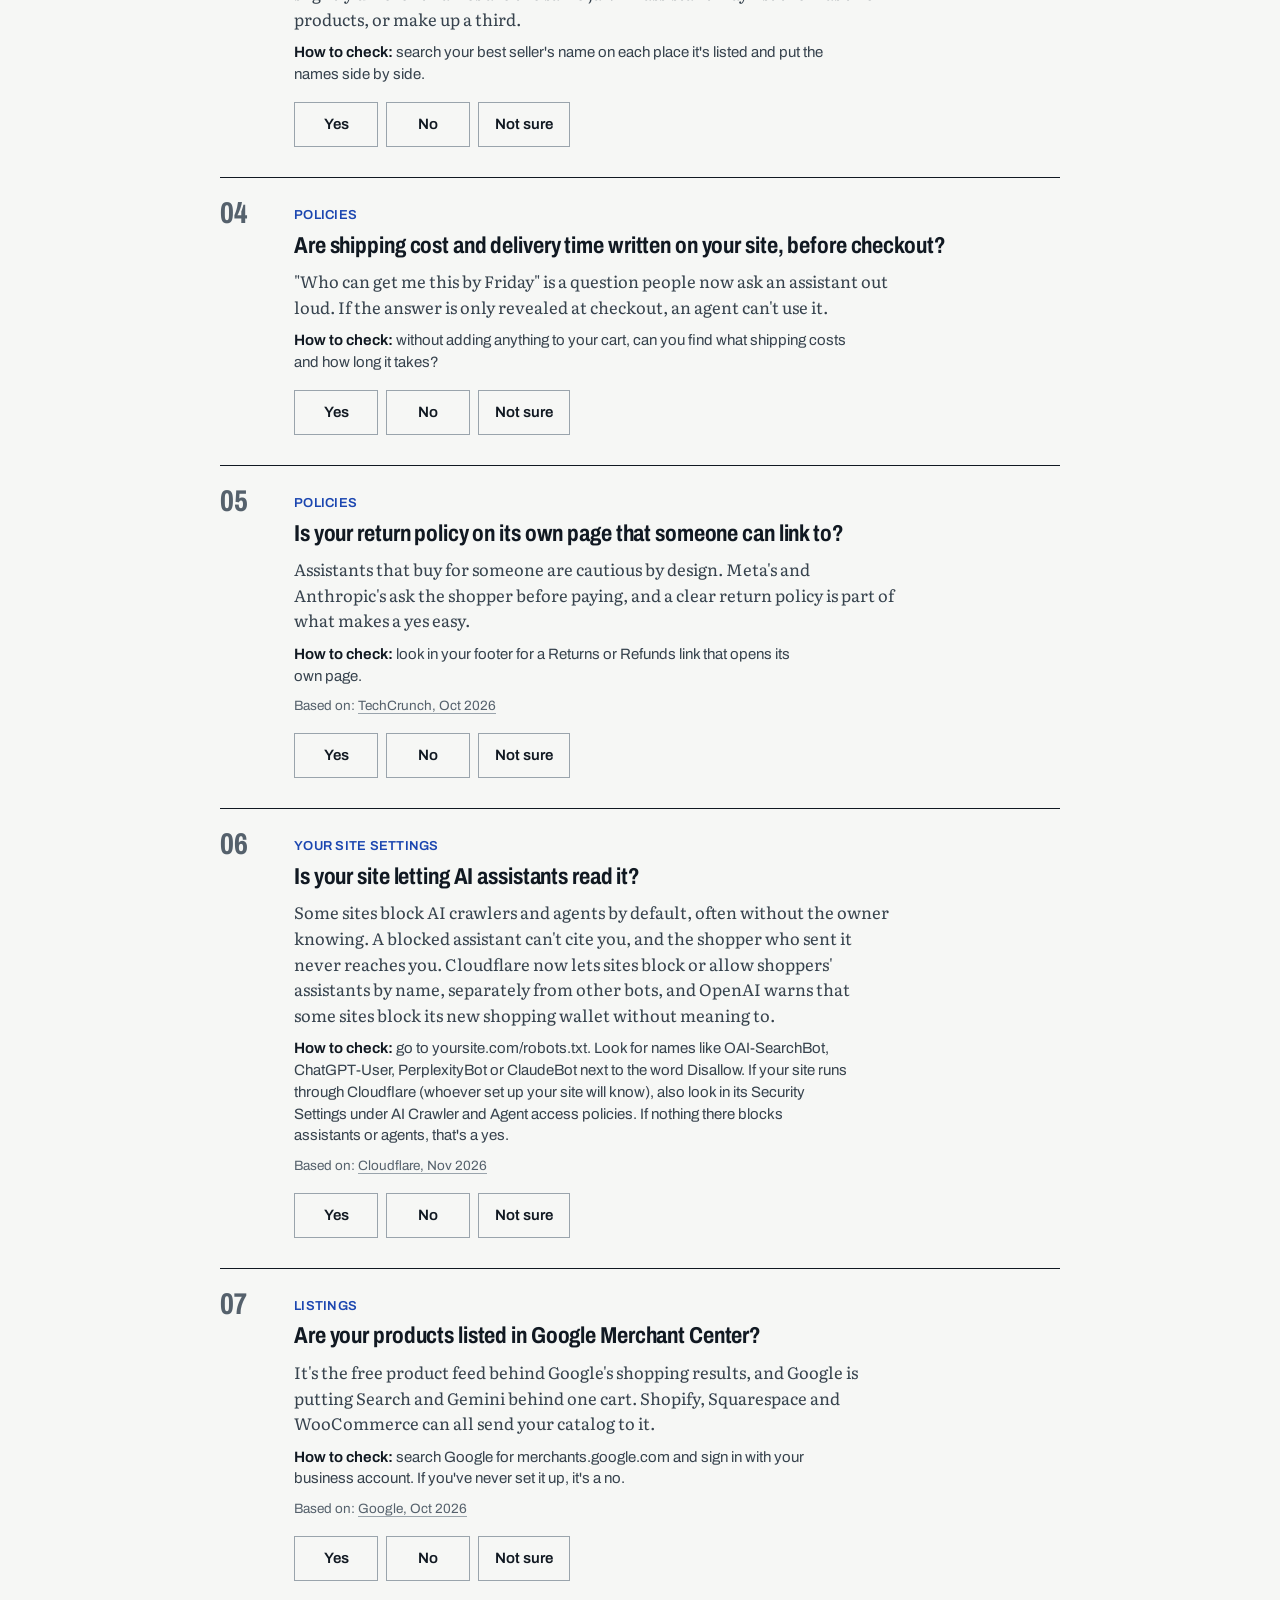
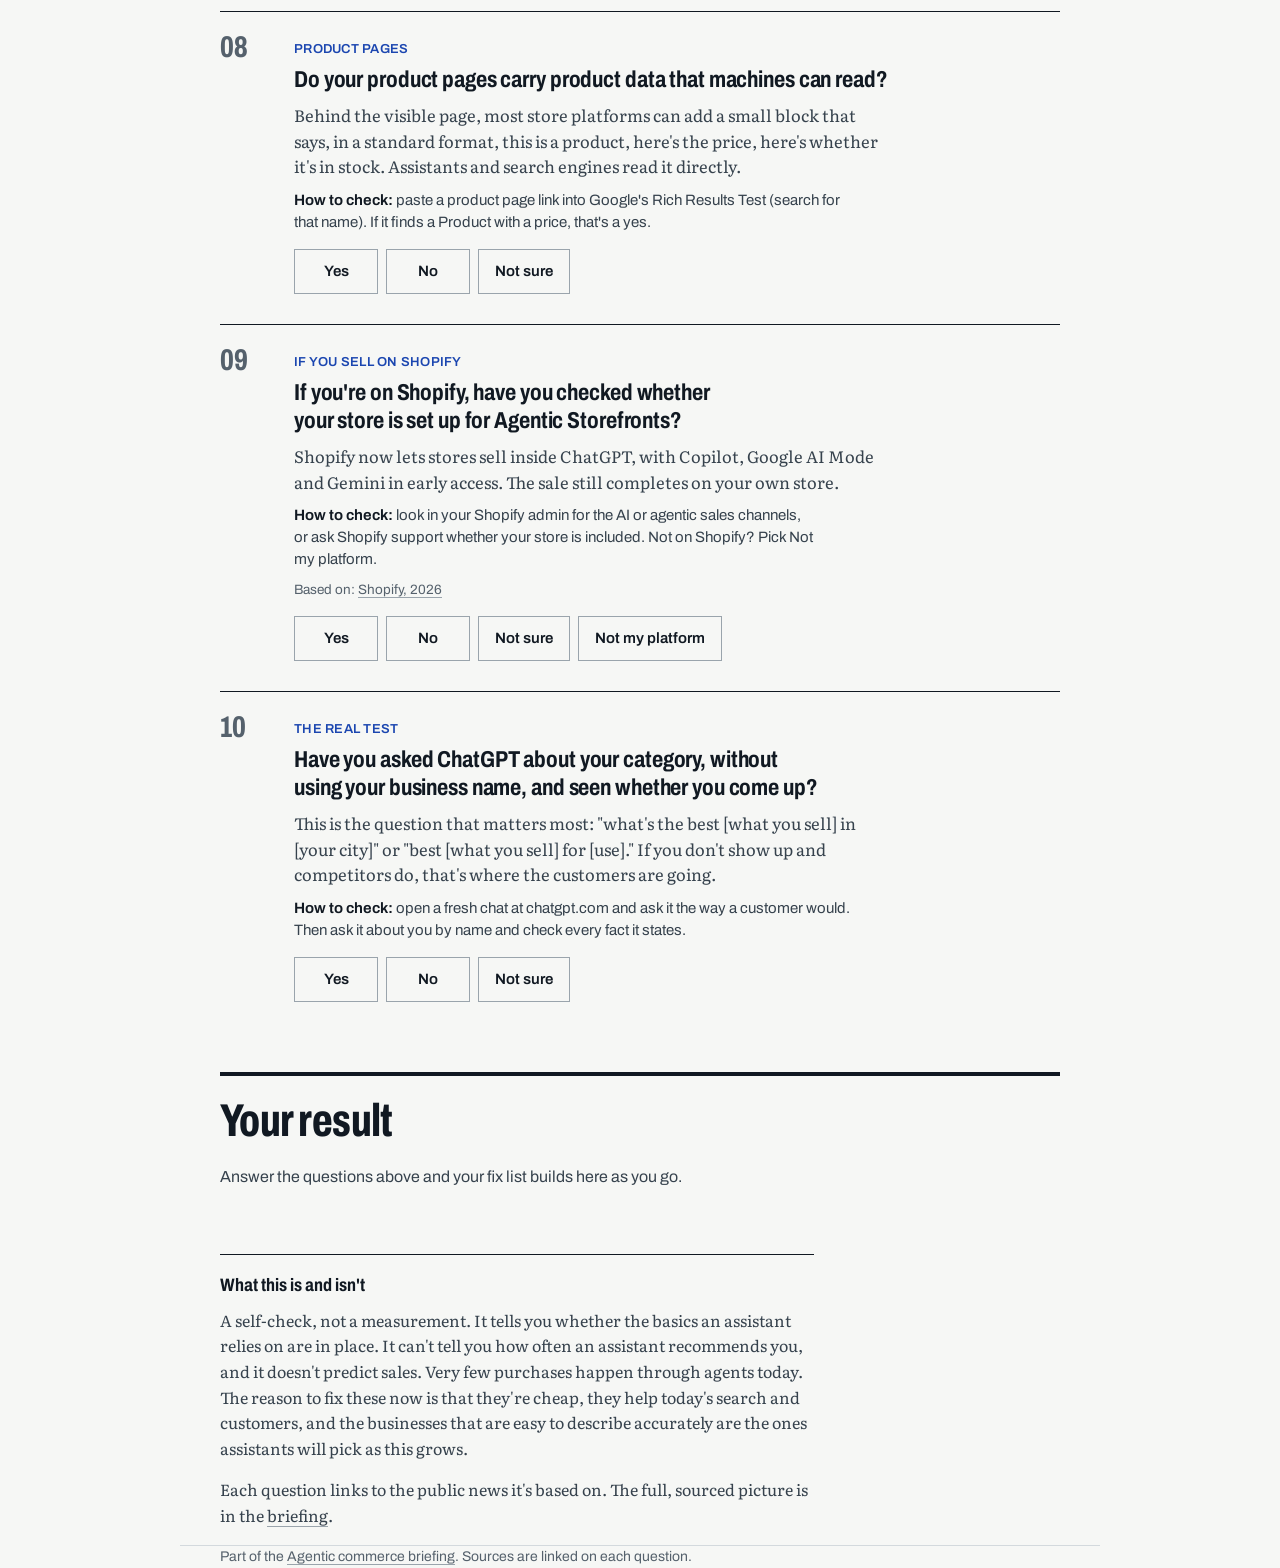
==== commit dec3e9c5: "Signals: week of Nov 15 - What's moving: OpenAI launches ChatGPT Wallet (Nov 13); Poppy 1.0   ships," ====
--- a/check.html
+++ b/check.html
@@ -185,7 +185,7 @@
     fix:"Give your return policy its own page, linked from the footer.", fixWhy:"It's a short page and it removes a reason to hesitate." },
   { id:"robots", rank:5, tag:"Your site settings",
     q:"Is your site letting AI assistants read it?",
-    why:"Some sites block AI crawlers and agents by default, often without the owner knowing. A blocked assistant can't cite you, and the shopper who sent it never reaches you. Cloudflare now lets sites block or allow shoppers' assistants by name, separately from other bots.",
+    why:"Some sites block AI crawlers and agents by default, often without the owner knowing. A blocked assistant can't cite you, and the shopper who sent it never reaches you. Cloudflare now lets sites block or allow shoppers' assistants by name, separately from other bots, and OpenAI warns that some sites block its new shopping wallet without meaning to.",
     src:{t:"Cloudflare, Nov 2026", u:"https://blog.cloudflare.com/personal-agents-visibility-control/"},
     check:"<b>How to check:</b> go to yoursite.com/robots.txt. Look for names like OAI-SearchBot, ChatGPT-User, PerplexityBot or ClaudeBot next to the word Disallow. If your site runs through Cloudflare (whoever set up your site will know), also look in its Security Settings under AI Crawler and Agent access policies. If nothing there blocks assistants or agents, that's a yes.",
     fix:"Ask whoever runs your site whether blocking AI assistants, in robots.txt or in Cloudflare's agent settings, was a deliberate choice. If it wasn't, remove the block.", fixWhy:"You can't be recommended by something you've locked out." },
@@ -266,7 +266,7 @@
       ${todo.length>1?`<ul class="fixes">${todo.slice(1).map(x=>`<li class="${A[x.id]==="unsure"?"u":""}"><b>${esc(x.fix)}</b><span>${esc(x.fixWhy)}</span></li>`).join("")}</ul>`:""}`
     : `<div class="first"><div class="lbl" style="color:var(--yes)">Nothing to fix on this list</div>
         <h3>The basics are in place.</h3><p>Re-run question 10 every month or two. What assistants say about you changes as they pull from new sources.</p></div>`}
-    <p class="watch"><b>Not yet, but watch:</b> Meta and Sierra have published a draft standard, backed by OpenAI, Visa, Shopify, Walmart and others, where a business puts one small file on its site telling agents how they may act for a customer. There's nothing to do while it's a draft. <a href="https://sierra.ai/blog/poppy" target="_blank" rel="noopener">Sierra, Oct 2026</a></p>
+    <p class="watch"><b>Worth knowing:</b> a new standard called Poppy has a business put one small file on its site telling agents how they may act for a customer. Meta's Muse looks for it first. If you sell on Shopify, your store already publishes it. On other platforms it's early, so it's a question for whoever runs your site, not a must-do yet. <a href="https://sierra.ai/blog/releasing-poppy" target="_blank" rel="noopener">Sierra, Nov 2026</a></p>
     <div class="actions">
       <button type="button" id="copy">Copy my fix list</button>
       <button type="button" class="ghost" id="print">Print or save as PDF</button>
